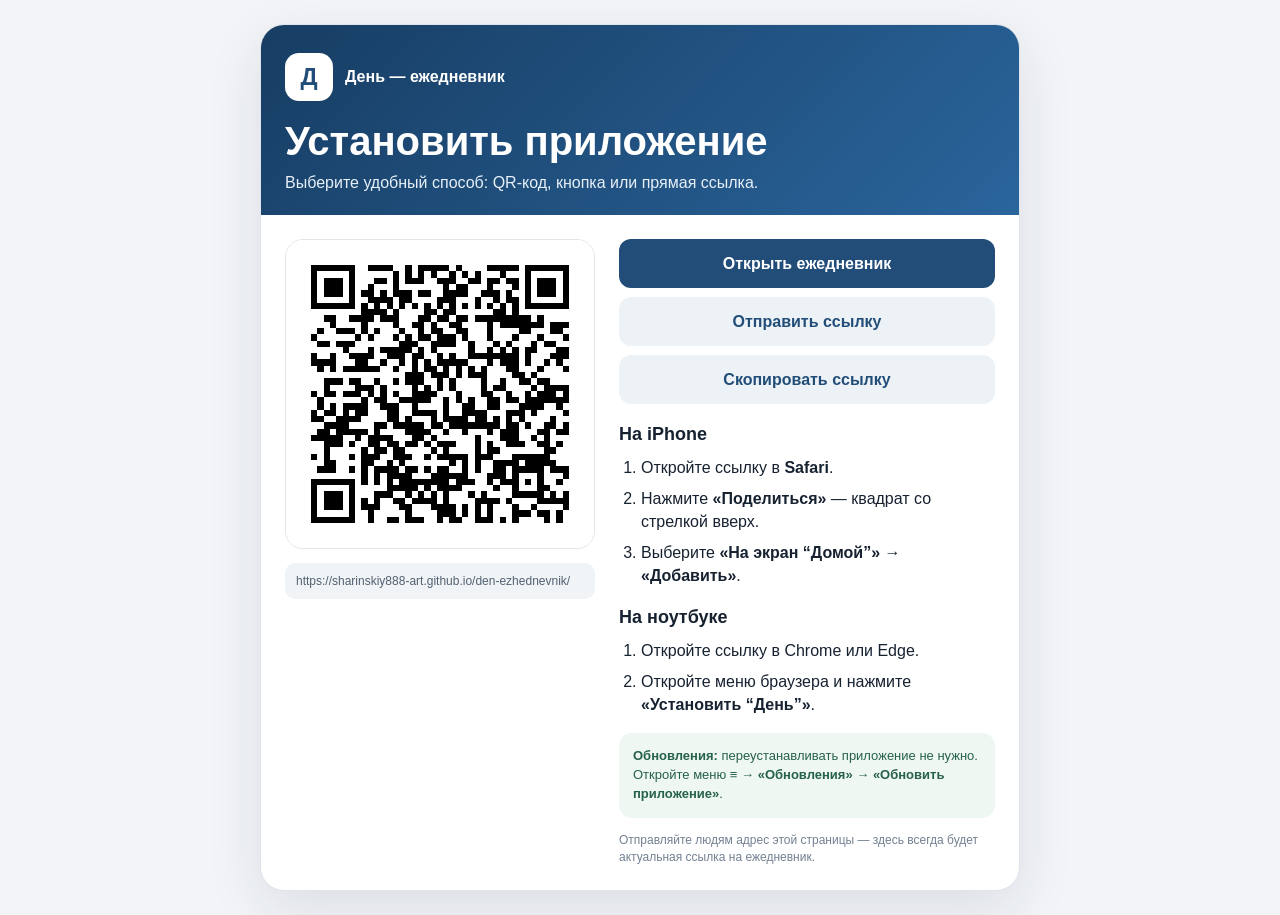
==== install.html @ 231942a5 "Добавлена страница установки с QR-кодом" ====
<!doctype html>
<html lang="ru">
<head>
  <meta charset="UTF-8">
  <meta name="viewport" content="width=device-width,initial-scale=1,viewport-fit=cover">
  <meta name="theme-color" content="#214d78">
  <title>Установить «День»</title>
  <style>
    *{box-sizing:border-box}body{margin:0;min-height:100dvh;padding:24px 16px;background:#f2f4f7;color:#172231;font-family:-apple-system,BlinkMacSystemFont,"Segoe UI",sans-serif}.page{width:min(760px,100%);margin:auto}.card{overflow:hidden;border:1px solid #dfe4ea;border-radius:24px;background:#fff;box-shadow:0 18px 55px rgba(26,43,64,.1)}header{padding:28px 24px 20px;background:linear-gradient(135deg,#173d63,#2a659c);color:#fff}.brand{display:flex;align-items:center;gap:12px}.mark{width:48px;height:48px;display:grid;place-items:center;border-radius:14px;background:#fff;color:#214d78;font-size:24px;font-weight:850}h1{margin:18px 0 7px;font-size:clamp(27px,6vw,40px)}header p{margin:0;color:#e7f0f8;line-height:1.5}.content{display:grid;grid-template-columns:minmax(220px,310px) 1fr;gap:24px;padding:24px}.qr{width:100%;aspect-ratio:1;border:1px solid #e0e5ea;border-radius:18px;background:#fff}.linkbox{margin-top:10px;padding:11px;border-radius:10px;background:#f1f4f7;color:#526171;font-size:12px;word-break:break-all}.actions{display:grid;gap:9px}.button{display:flex;align-items:center;justify-content:center;min-height:49px;padding:12px 16px;border:0;border-radius:12px;background:#214d78;color:#fff;font:inherit;font-weight:750;text-align:center;text-decoration:none;cursor:pointer}.button.secondary{background:#edf2f6;color:#214d78}.steps{margin-top:20px}.steps h2{margin:0 0 12px;font-size:18px}.steps ol{margin:0;padding-left:22px}.steps li{margin:0 0 9px;line-height:1.4}.update{margin-top:17px;padding:14px;border-radius:13px;background:#eef7f2;color:#26614c;font-size:13px;line-height:1.45}.small{margin:14px 0 0;color:#738092;font-size:12px;line-height:1.45}@media(max-width:620px){body{padding:0;background:#fff}.card{border:0;border-radius:0;box-shadow:none}.content{grid-template-columns:1fr;padding:20px}.qr{width:min(330px,100%);justify-self:center}header{padding:24px 20px}.linkbox{text-align:center}}
  </style>
</head>
<body>
  <main class="page">
    <section class="card">
      <header>
        <div class="brand"><span class="mark">Д</span><strong>День — ежедневник</strong></div>
        <h1>Установить приложение</h1>
        <p>Выберите удобный способ: QR-код, кнопка или прямая ссылка.</p>
      </header>
      <div class="content">
        <div>
          <img class="qr" src="qr-iphone.svg" alt="QR-код для открытия ежедневника">
          <div class="linkbox">https://sharinskiy888-art.github.io/den-ezhednevnik/</div>
        </div>
        <div>
          <div class="actions">
            <a class="button" href="https://sharinskiy888-art.github.io/den-ezhednevnik/">Открыть ежедневник</a>
            <button class="button secondary" id="shareButton" type="button">Отправить ссылку</button>
            <button class="button secondary" id="copyButton" type="button">Скопировать ссылку</button>
          </div>
          <div class="steps">
            <h2>На iPhone</h2>
            <ol>
              <li>Откройте ссылку в <b>Safari</b>.</li>
              <li>Нажмите <b>«Поделиться»</b> — квадрат со стрелкой вверх.</li>
              <li>Выберите <b>«На экран “Домой”»</b> → <b>«Добавить»</b>.</li>
            </ol>
          </div>
          <div class="steps">
            <h2>На ноутбуке</h2>
            <ol>
              <li>Откройте ссылку в Chrome или Edge.</li>
              <li>Откройте меню браузера и нажмите <b>«Установить “День”»</b>.</li>
            </ol>
          </div>
          <div class="update"><b>Обновления:</b> переустанавливать приложение не нужно. Откройте меню <b>≡</b> → <b>«Обновления»</b> → <b>«Обновить приложение»</b>.</div>
          <p class="small">Отправляйте людям адрес этой страницы — здесь всегда будет актуальная ссылка на ежедневник.</p>
        </div>
      </div>
    </section>
  </main>
  <script>
    const appUrl='https://sharinskiy888-art.github.io/den-ezhednevnik/';
    document.querySelector('#copyButton').addEventListener('click',async event=>{await navigator.clipboard.writeText(appUrl);event.currentTarget.textContent='Ссылка скопирована ✓';});
    document.querySelector('#shareButton').addEventListener('click',async()=>{if(navigator.share)await navigator.share({title:'День — ежедневник',text:'Установить ежедневник «День»',url:location.href});else{await navigator.clipboard.writeText(location.href);document.querySelector('#shareButton').textContent='Ссылка скопирована ✓';}});
  </script>
</body>
</html>
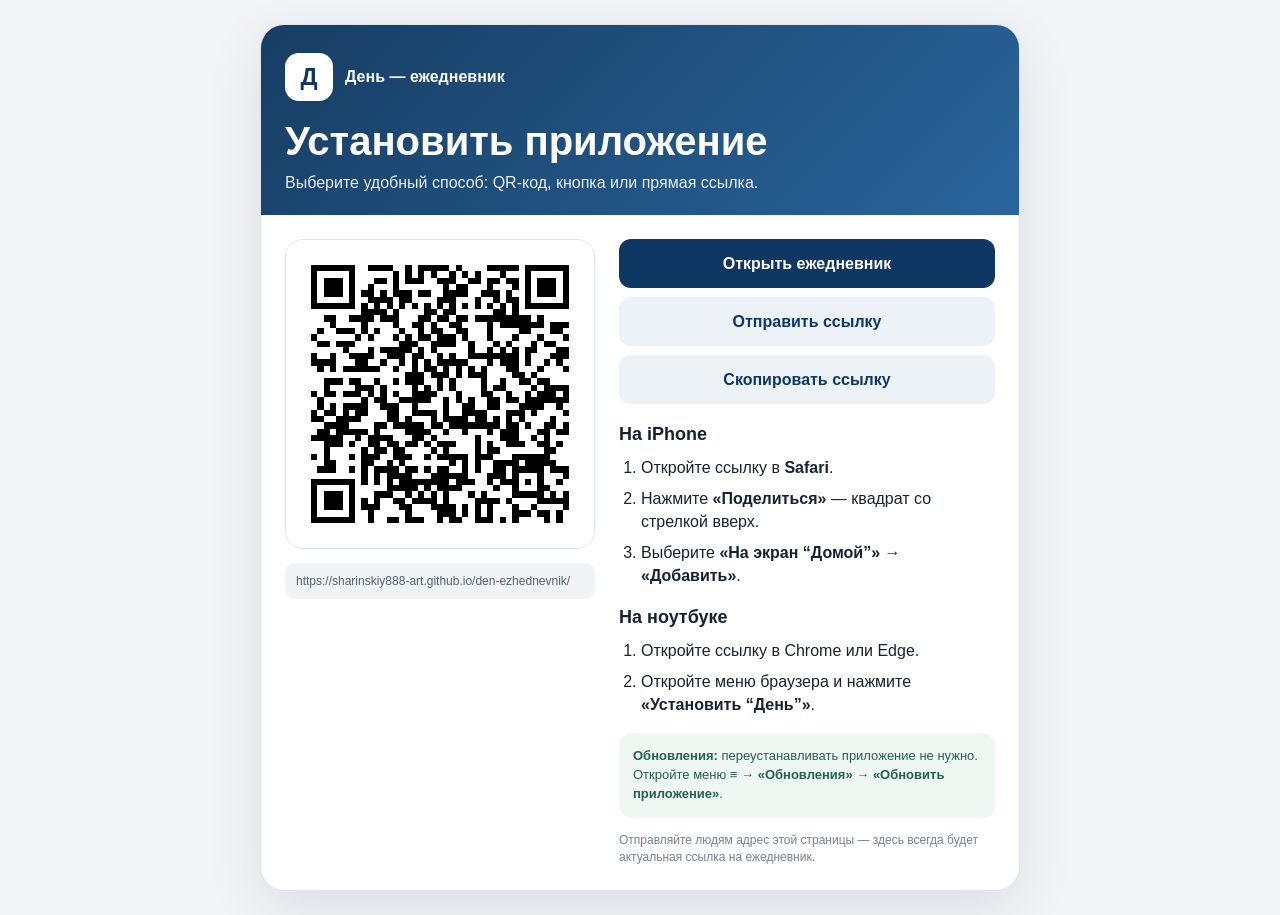
==== commit fb67a4e7: "v96: darker primary color, shared tasks stay until completed, push detach on sign-out, no adoption o" ====
--- a/install.html
+++ b/install.html
@@ -3,10 +3,10 @@
 <head>
   <meta charset="UTF-8">
   <meta name="viewport" content="width=device-width,initial-scale=1,viewport-fit=cover">
-  <meta name="theme-color" content="#214d78">
+  <meta name="theme-color" content="#0e3764">
   <title>Установить «День»</title>
   <style>
-    *{box-sizing:border-box}body{margin:0;min-height:100dvh;padding:24px 16px;background:#f2f4f7;color:#172231;font-family:-apple-system,BlinkMacSystemFont,"Segoe UI",sans-serif}.page{width:min(760px,100%);margin:auto}.card{overflow:hidden;border:1px solid #dfe4ea;border-radius:24px;background:#fff;box-shadow:0 18px 55px rgba(26,43,64,.1)}header{padding:28px 24px 20px;background:linear-gradient(135deg,#173d63,#2a659c);color:#fff}.brand{display:flex;align-items:center;gap:12px}.mark{width:48px;height:48px;display:grid;place-items:center;border-radius:14px;background:#fff;color:#214d78;font-size:24px;font-weight:850}h1{margin:18px 0 7px;font-size:clamp(27px,6vw,40px)}header p{margin:0;color:#e7f0f8;line-height:1.5}.content{display:grid;grid-template-columns:minmax(220px,310px) 1fr;gap:24px;padding:24px}.qr{width:100%;aspect-ratio:1;border:1px solid #e0e5ea;border-radius:18px;background:#fff}.linkbox{margin-top:10px;padding:11px;border-radius:10px;background:#f1f4f7;color:#526171;font-size:12px;word-break:break-all}.actions{display:grid;gap:9px}.button{display:flex;align-items:center;justify-content:center;min-height:49px;padding:12px 16px;border:0;border-radius:12px;background:#214d78;color:#fff;font:inherit;font-weight:750;text-align:center;text-decoration:none;cursor:pointer}.button.secondary{background:#edf2f6;color:#214d78}.steps{margin-top:20px}.steps h2{margin:0 0 12px;font-size:18px}.steps ol{margin:0;padding-left:22px}.steps li{margin:0 0 9px;line-height:1.4}.update{margin-top:17px;padding:14px;border-radius:13px;background:#eef7f2;color:#26614c;font-size:13px;line-height:1.45}.small{margin:14px 0 0;color:#738092;font-size:12px;line-height:1.45}@media(max-width:620px){body{padding:0;background:#fff}.card{border:0;border-radius:0;box-shadow:none}.content{grid-template-columns:1fr;padding:20px}.qr{width:min(330px,100%);justify-self:center}header{padding:24px 20px}.linkbox{text-align:center}}
+    *{box-sizing:border-box}body{margin:0;min-height:100dvh;padding:24px 16px;background:#f2f4f7;color:#172231;font-family:-apple-system,BlinkMacSystemFont,"Segoe UI",sans-serif}.page{width:min(760px,100%);margin:auto}.card{overflow:hidden;border:1px solid #dfe4ea;border-radius:24px;background:#fff;box-shadow:0 18px 55px rgba(26,43,64,.1)}header{padding:28px 24px 20px;background:linear-gradient(135deg,#173d63,#2a659c);color:#fff}.brand{display:flex;align-items:center;gap:12px}.mark{width:48px;height:48px;display:grid;place-items:center;border-radius:14px;background:#fff;color:#0e3764;font-size:24px;font-weight:850}h1{margin:18px 0 7px;font-size:clamp(27px,6vw,40px)}header p{margin:0;color:#e7f0f8;line-height:1.5}.content{display:grid;grid-template-columns:minmax(220px,310px) 1fr;gap:24px;padding:24px}.qr{width:100%;aspect-ratio:1;border:1px solid #e0e5ea;border-radius:18px;background:#fff}.linkbox{margin-top:10px;padding:11px;border-radius:10px;background:#f1f4f7;color:#526171;font-size:12px;word-break:break-all}.actions{display:grid;gap:9px}.button{display:flex;align-items:center;justify-content:center;min-height:49px;padding:12px 16px;border:0;border-radius:12px;background:#0e3764;color:#fff;font:inherit;font-weight:750;text-align:center;text-decoration:none;cursor:pointer}.button.secondary{background:#edf2f6;color:#0e3764}.steps{margin-top:20px}.steps h2{margin:0 0 12px;font-size:18px}.steps ol{margin:0;padding-left:22px}.steps li{margin:0 0 9px;line-height:1.4}.update{margin-top:17px;padding:14px;border-radius:13px;background:#eef7f2;color:#26614c;font-size:13px;line-height:1.45}.small{margin:14px 0 0;color:#738092;font-size:12px;line-height:1.45}@media(max-width:620px){body{padding:0;background:#fff}.card{border:0;border-radius:0;box-shadow:none}.content{grid-template-columns:1fr;padding:20px}.qr{width:min(330px,100%);justify-self:center}header{padding:24px 20px}.linkbox{text-align:center}}
   </style>
 </head>
 <body>
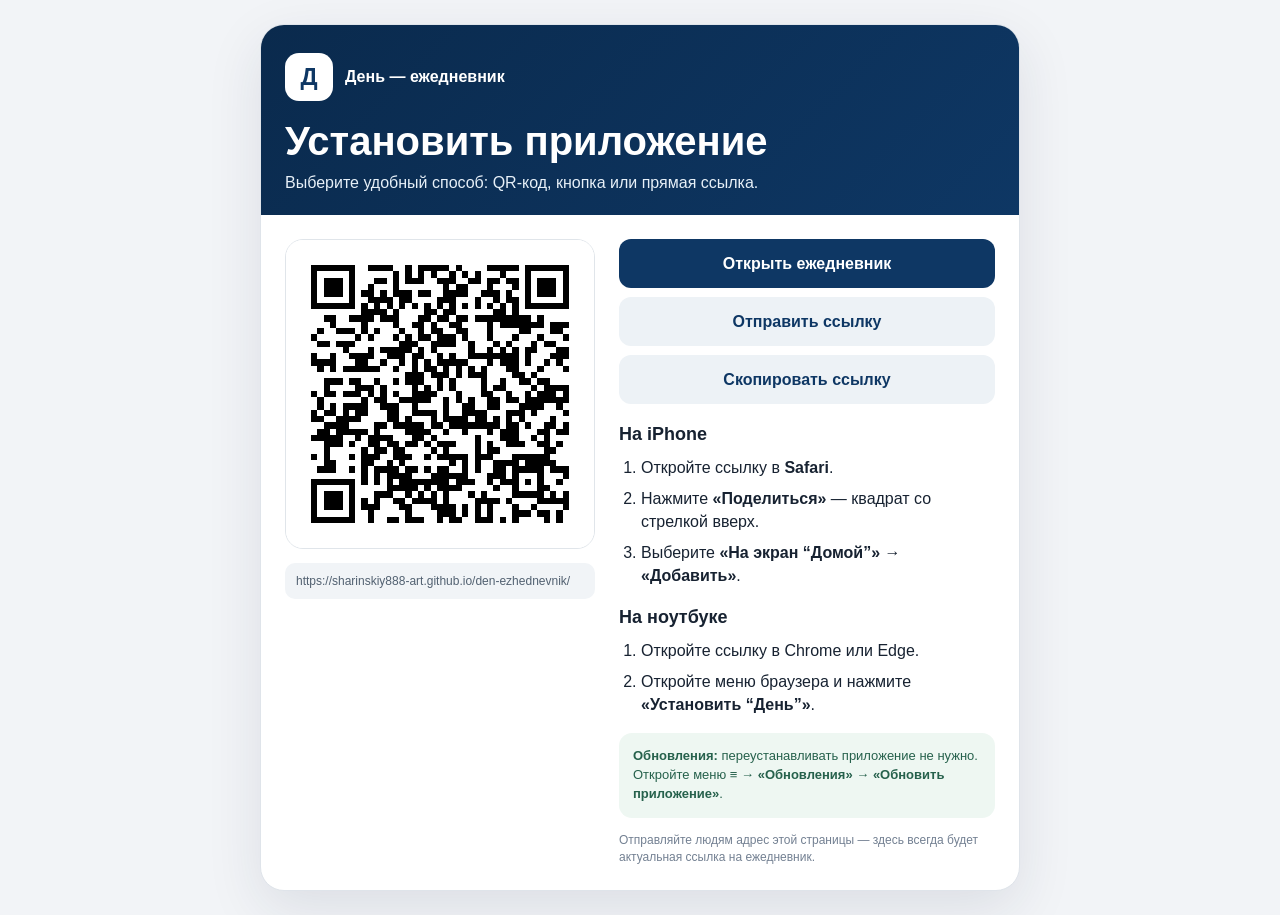
==== commit b76b8bb8: "v96: review fixes (push owner saved early, delete timeout), app icons and reset/install pages in new" ====
--- a/install.html
+++ b/install.html
@@ -6,7 +6,7 @@
   <meta name="theme-color" content="#0e3764">
   <title>Установить «День»</title>
   <style>
-    *{box-sizing:border-box}body{margin:0;min-height:100dvh;padding:24px 16px;background:#f2f4f7;color:#172231;font-family:-apple-system,BlinkMacSystemFont,"Segoe UI",sans-serif}.page{width:min(760px,100%);margin:auto}.card{overflow:hidden;border:1px solid #dfe4ea;border-radius:24px;background:#fff;box-shadow:0 18px 55px rgba(26,43,64,.1)}header{padding:28px 24px 20px;background:linear-gradient(135deg,#173d63,#2a659c);color:#fff}.brand{display:flex;align-items:center;gap:12px}.mark{width:48px;height:48px;display:grid;place-items:center;border-radius:14px;background:#fff;color:#0e3764;font-size:24px;font-weight:850}h1{margin:18px 0 7px;font-size:clamp(27px,6vw,40px)}header p{margin:0;color:#e7f0f8;line-height:1.5}.content{display:grid;grid-template-columns:minmax(220px,310px) 1fr;gap:24px;padding:24px}.qr{width:100%;aspect-ratio:1;border:1px solid #e0e5ea;border-radius:18px;background:#fff}.linkbox{margin-top:10px;padding:11px;border-radius:10px;background:#f1f4f7;color:#526171;font-size:12px;word-break:break-all}.actions{display:grid;gap:9px}.button{display:flex;align-items:center;justify-content:center;min-height:49px;padding:12px 16px;border:0;border-radius:12px;background:#0e3764;color:#fff;font:inherit;font-weight:750;text-align:center;text-decoration:none;cursor:pointer}.button.secondary{background:#edf2f6;color:#0e3764}.steps{margin-top:20px}.steps h2{margin:0 0 12px;font-size:18px}.steps ol{margin:0;padding-left:22px}.steps li{margin:0 0 9px;line-height:1.4}.update{margin-top:17px;padding:14px;border-radius:13px;background:#eef7f2;color:#26614c;font-size:13px;line-height:1.45}.small{margin:14px 0 0;color:#738092;font-size:12px;line-height:1.45}@media(max-width:620px){body{padding:0;background:#fff}.card{border:0;border-radius:0;box-shadow:none}.content{grid-template-columns:1fr;padding:20px}.qr{width:min(330px,100%);justify-self:center}header{padding:24px 20px}.linkbox{text-align:center}}
+    *{box-sizing:border-box}body{margin:0;min-height:100dvh;padding:24px 16px;background:#f2f4f7;color:#172231;font-family:-apple-system,BlinkMacSystemFont,"Segoe UI",sans-serif}.page{width:min(760px,100%);margin:auto}.card{overflow:hidden;border:1px solid #dfe4ea;border-radius:24px;background:#fff;box-shadow:0 18px 55px rgba(26,43,64,.1)}header{padding:28px 24px 20px;background:linear-gradient(135deg,#0a2a4d,#0e3764);color:#fff}.brand{display:flex;align-items:center;gap:12px}.mark{width:48px;height:48px;display:grid;place-items:center;border-radius:14px;background:#fff;color:#0e3764;font-size:24px;font-weight:850}h1{margin:18px 0 7px;font-size:clamp(27px,6vw,40px)}header p{margin:0;color:#e7f0f8;line-height:1.5}.content{display:grid;grid-template-columns:minmax(220px,310px) 1fr;gap:24px;padding:24px}.qr{width:100%;aspect-ratio:1;border:1px solid #e0e5ea;border-radius:18px;background:#fff}.linkbox{margin-top:10px;padding:11px;border-radius:10px;background:#f1f4f7;color:#526171;font-size:12px;word-break:break-all}.actions{display:grid;gap:9px}.button{display:flex;align-items:center;justify-content:center;min-height:49px;padding:12px 16px;border:0;border-radius:12px;background:#0e3764;color:#fff;font:inherit;font-weight:750;text-align:center;text-decoration:none;cursor:pointer}.button.secondary{background:#edf2f6;color:#0e3764}.steps{margin-top:20px}.steps h2{margin:0 0 12px;font-size:18px}.steps ol{margin:0;padding-left:22px}.steps li{margin:0 0 9px;line-height:1.4}.update{margin-top:17px;padding:14px;border-radius:13px;background:#eef7f2;color:#26614c;font-size:13px;line-height:1.45}.small{margin:14px 0 0;color:#738092;font-size:12px;line-height:1.45}@media(max-width:620px){body{padding:0;background:#fff}.card{border:0;border-radius:0;box-shadow:none}.content{grid-template-columns:1fr;padding:20px}.qr{width:min(330px,100%);justify-self:center}header{padding:24px 20px}.linkbox{text-align:center}}
   </style>
 </head>
 <body>
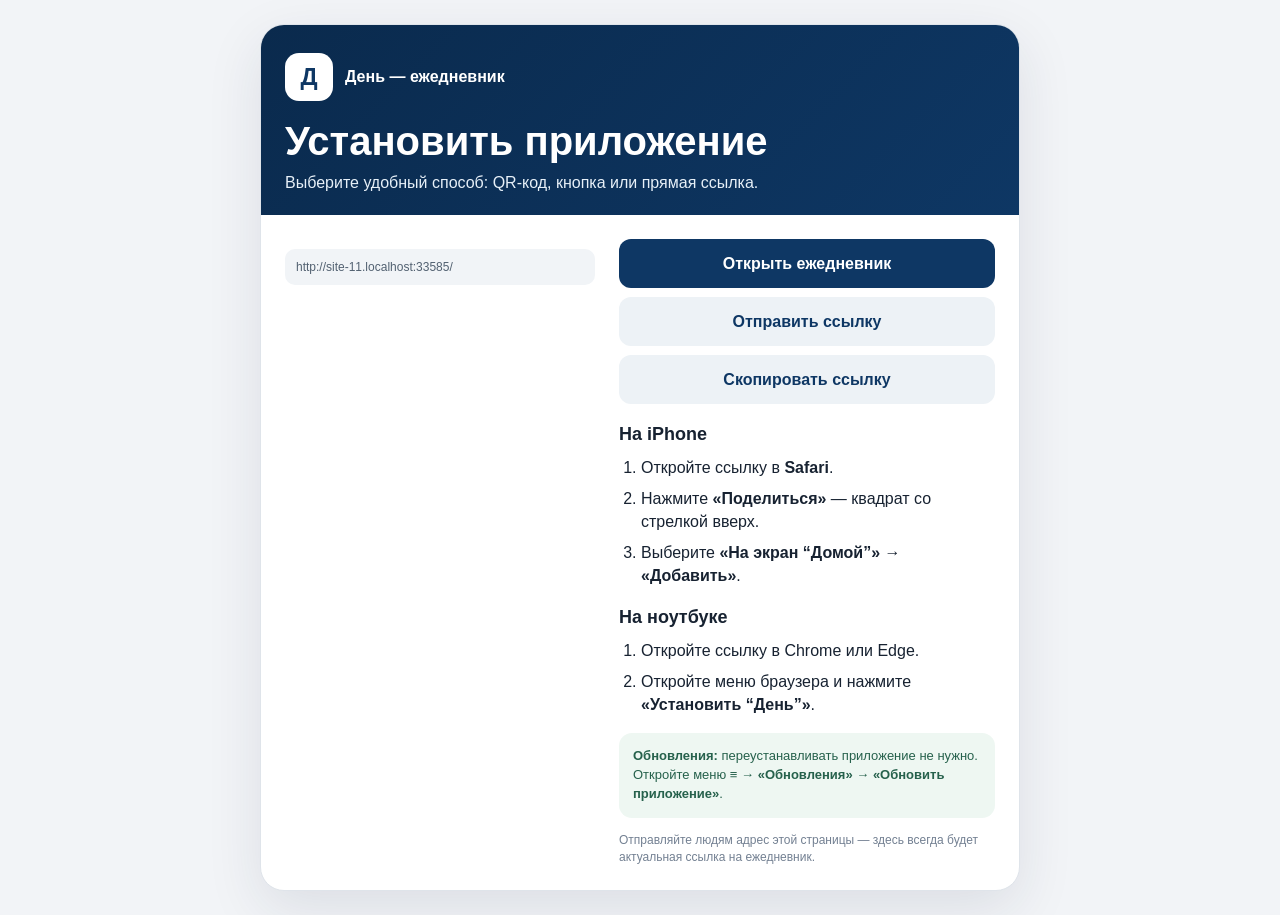
==== commit 28f18ea2: "Свой сервер без GitHub и PyPI: архив для VPS со всеми библиотеками, переезд с сервера на сервер, стр" ====
--- a/install.html
+++ b/install.html
@@ -19,12 +19,12 @@
       </header>
       <div class="content">
         <div>
-          <img class="qr" src="qr-iphone.svg" alt="QR-код для открытия ежедневника">
-          <div class="linkbox">https://sharinskiy888-art.github.io/den-ezhednevnik/</div>
+          <img class="qr" id="qr" src="qr-iphone.svg" alt="QR-код для открытия ежедневника">
+          <div class="linkbox" id="appLink"></div>
         </div>
         <div>
           <div class="actions">
-            <a class="button" href="https://sharinskiy888-art.github.io/den-ezhednevnik/">Открыть ежедневник</a>
+            <a class="button" id="openApp" href="./">Открыть ежедневник</a>
             <button class="button secondary" id="shareButton" type="button">Отправить ссылку</button>
             <button class="button secondary" id="copyButton" type="button">Скопировать ссылку</button>
           </div>
@@ -50,7 +50,11 @@
     </section>
   </main>
   <script>
-    const appUrl='https://sharinskiy888-art.github.io/den-ezhednevnik/';
+    // Ссылка — на тот сервер, с которого открыта эта страница (свой сервер, VPS или прежний сайт).
+    const appUrl=new URL('./',location.href).href;
+    document.querySelector('#appLink').textContent=appUrl;
+    // Готовый QR-код ведёт на прежний сайт GitHub Pages — на своём сервере его не показываем, чтобы не увести людей туда.
+    if(location.hostname!=='sharinskiy888-art.github.io')document.querySelector('#qr').hidden=true;
     document.querySelector('#copyButton').addEventListener('click',async event=>{await navigator.clipboard.writeText(appUrl);event.currentTarget.textContent='Ссылка скопирована ✓';});
     document.querySelector('#shareButton').addEventListener('click',async()=>{if(navigator.share)await navigator.share({title:'День — ежедневник',text:'Установить ежедневник «День»',url:location.href});else{await navigator.clipboard.writeText(location.href);document.querySelector('#shareButton').textContent='Ссылка скопирована ✓';}});
   </script>
